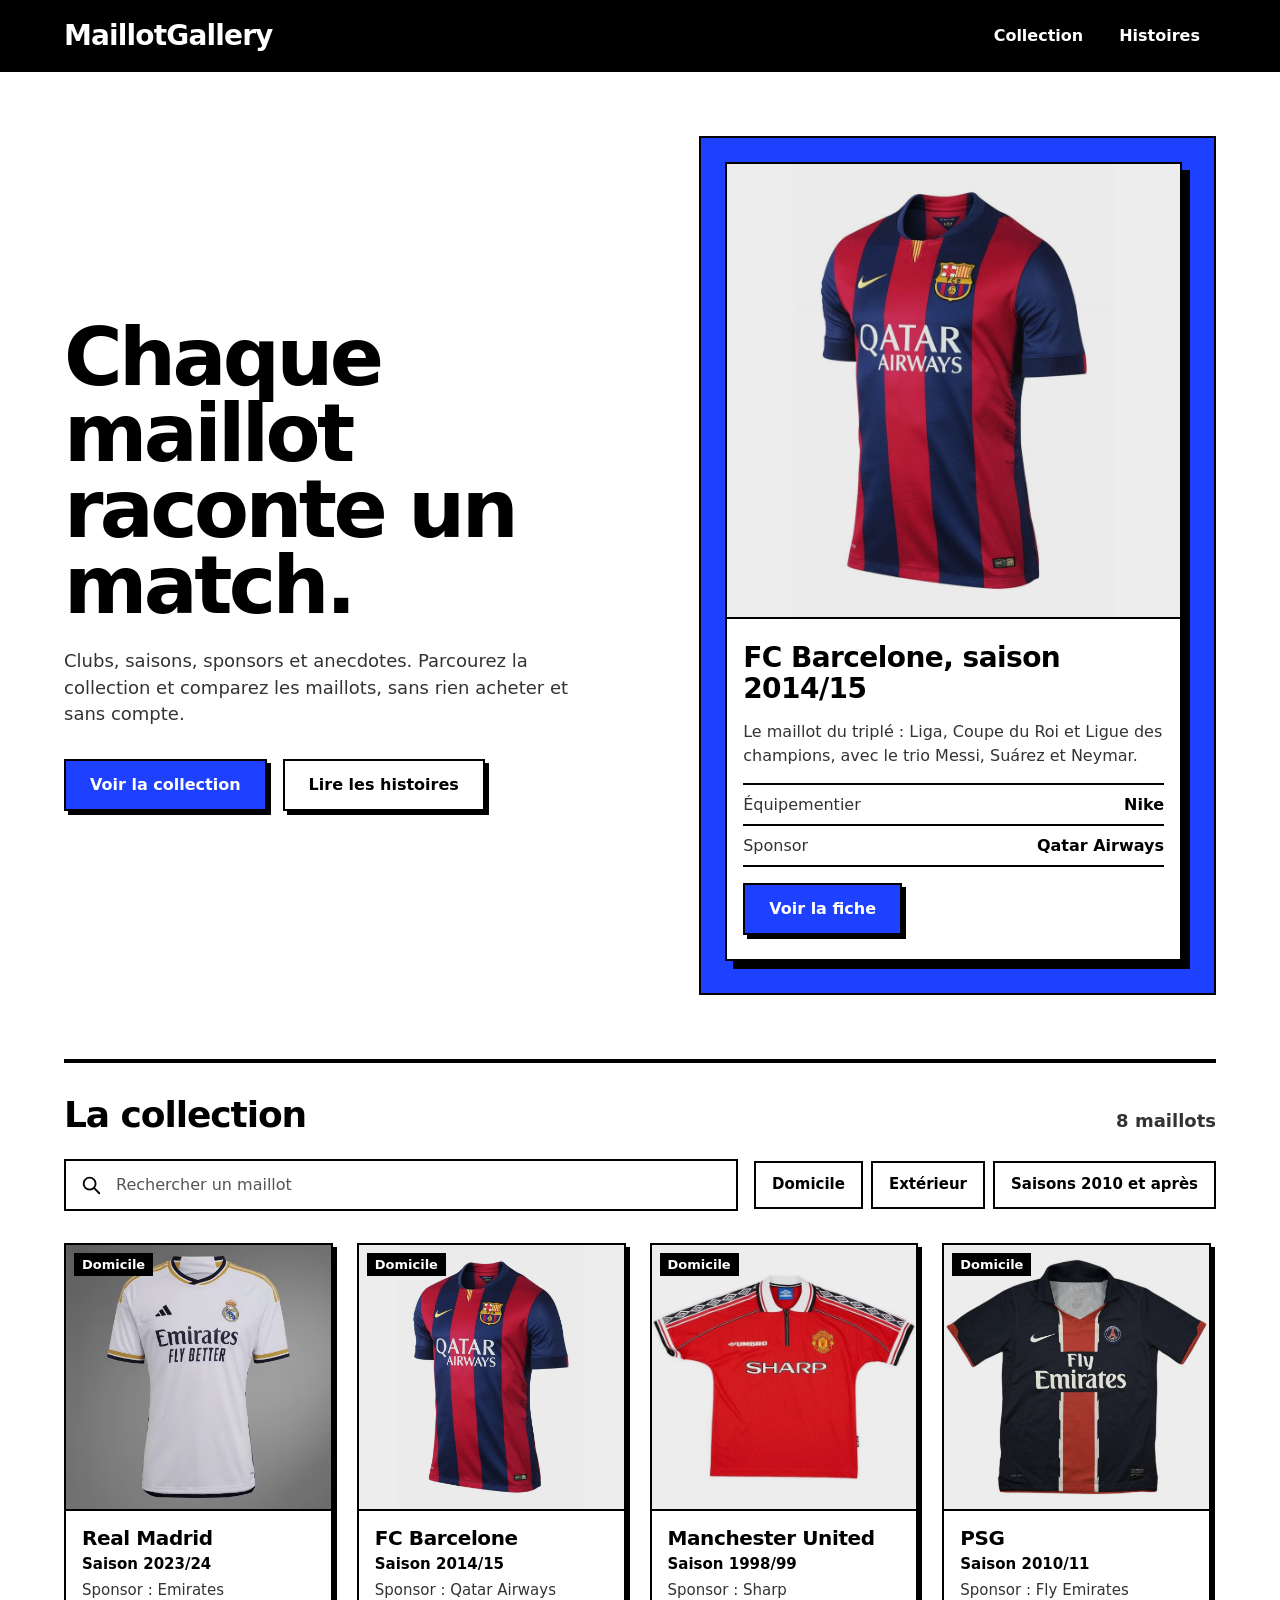
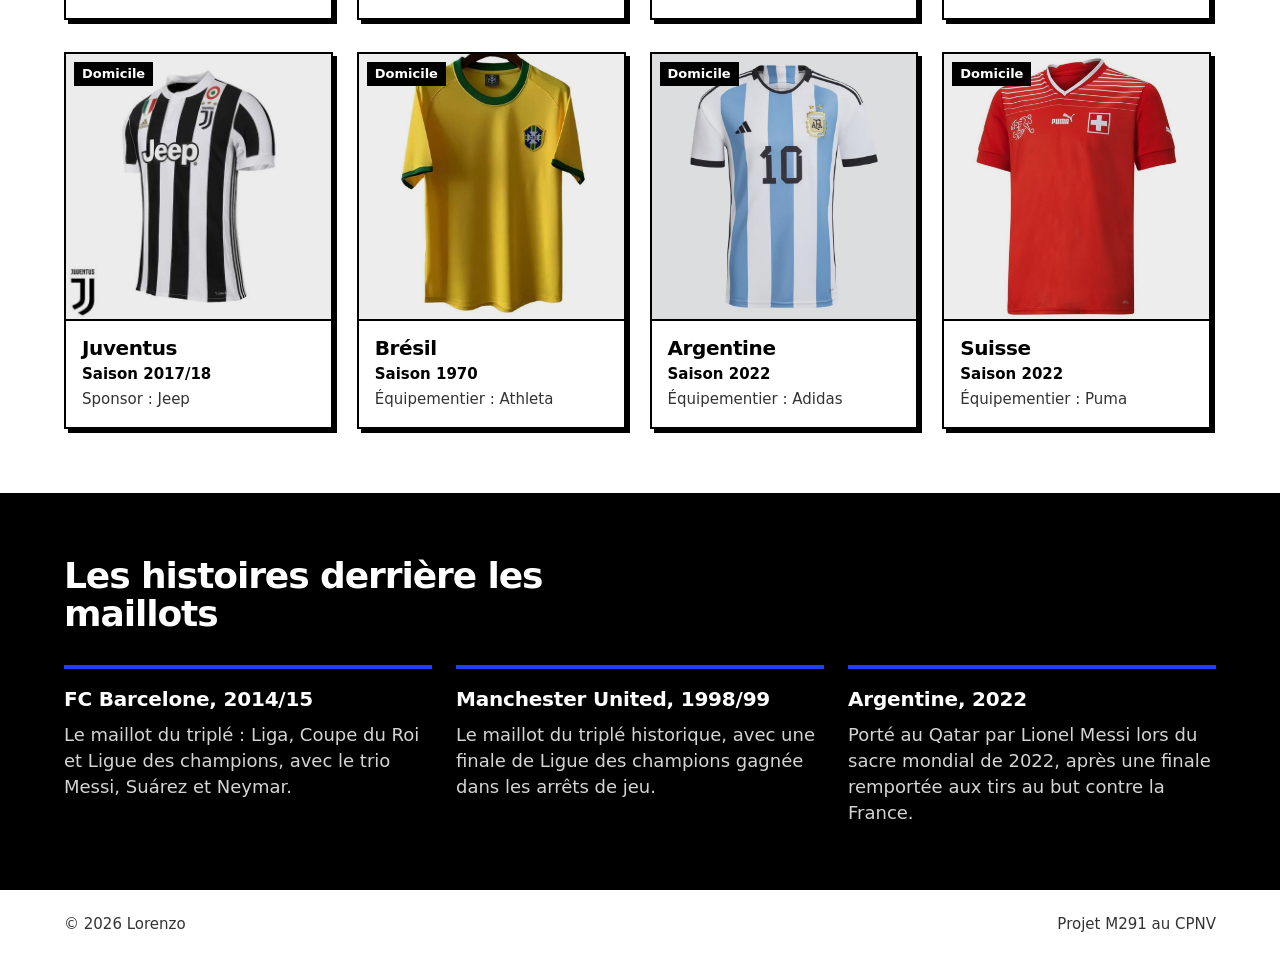
==== MaillotGallery/index.html @ c90dc97a "Ajout de la page d'accueil de mon site avec le css et le js. Ajout de dossier images avec toutes les" ====
<!DOCTYPE html>
<html lang="fr">
<head>
  <meta charset="utf-8">
  <meta name="viewport" content="width=device-width, initial-scale=1">
  <title>MaillotGallery, la vitrine des maillots de foot</title>
  <meta name="description" content="Parcourez et comparez des maillots de foot : clubs, saisons, sponsors et anecdotes. Une vitrine, pas une boutique.">
  <link rel="stylesheet" href="style.css">
  <script src="script.js" defer></script>
</head>
<body>
  <a class="lien-evitement" href="#collection">Aller à la collection</a>

  <header class="entete">
    <div class="entete-contenu">
      <a class="marque" href="#">MaillotGallery</a>
      <nav aria-label="Navigation principale">
        <a href="#collection">Collection</a>
        <a href="#histoires">Histoires</a>
      </nav>
    </div>
  </header>

  <main>
    <section class="hero" aria-labelledby="titre-hero">
      <div class="hero-texte">
        <h1 id="titre-hero">Chaque maillot raconte un match.</h1>
        <p class="intro">Clubs, saisons, sponsors et anecdotes. Parcourez la collection et comparez les maillots, sans rien acheter et sans compte.</p>
        <div class="actions">
          <a class="bouton bouton-primaire" href="#collection">Voir la collection</a>
          <a class="bouton" href="#histoires">Lire les histoires</a>
        </div>
      </div>

      <aside class="scene" aria-label="Maillot à la une">
        <article class="a-la-une">
          <div class="photo-cadre">
            <div class="photo"><img src="images/fc-barcelone-2014-15.jpg" alt="Maillot domicile du FC Barcelone, saison 2014/15" loading="lazy" onerror="this.remove()"><svg viewBox="0 0 200 200" aria-hidden="true" focusable="false"><defs><clipPath id="c-h-fc-barcelone-2014-15"><path d="M62 18 L22 42 L6 86 L40 100 L46 84 L46 186 L154 186 L154 84 L160 100 L194 86 L178 42 L138 18 Q100 46 62 18 Z"/></clipPath></defs><g clip-path="url(#c-h-fc-barcelone-2014-15)"><rect width="200" height="200" fill="#A50044"/><rect x="24" y="0" width="22" height="200" fill="#004D98"/><rect x="68" y="0" width="22" height="200" fill="#004D98"/><rect x="112" y="0" width="22" height="200" fill="#004D98"/><rect x="156" y="0" width="22" height="200" fill="#004D98"/><path d="M6 86 L40 100" stroke="#F2C200" stroke-width="8"/><path d="M194 86 L160 100" stroke="#F2C200" stroke-width="8"/><path d="M62 18 Q100 46 138 18" fill="none" stroke="#F2C200" stroke-width="8" stroke-linecap="round"/></g><path d="M62 18 L22 42 L6 86 L40 100 L46 84 L46 186 L154 186 L154 84 L160 100 L194 86 L178 42 L138 18 Q100 46 62 18 Z" fill="none" stroke="#000" stroke-width="4" stroke-linejoin="round"/><text x="100" y="104" text-anchor="middle" font-size="12" font-weight="800" fill="#FFFFFF" font-family="inherit">Qatar Airways</text></svg></div>
          </div>
          <div class="a-la-une-texte">
            <h2>FC Barcelone, saison 2014/15</h2>
            <p>Le maillot du triplé : Liga, Coupe du Roi et Ligue des champions, avec le trio Messi, Suárez et Neymar.</p>
            <dl class="faits">
              <div><dt>Équipementier</dt><dd>Nike</dd></div>
              <div><dt>Sponsor</dt><dd>Qatar Airways</dd></div>
            </dl>
            <a class="bouton bouton-primaire" href="#">Voir la fiche</a>
          </div>
        </article>
      </aside>
    </section>

    <section class="collection" id="collection" aria-labelledby="titre-collection">
      <div class="section-tete">
        <h2 id="titre-collection">La collection</h2>
        <p class="compteur" id="compteur" aria-live="polite">8 maillots</p>
      </div>

      <div class="outils">
        <form class="recherche" role="search" action="#">
          <svg viewBox="0 0 24 24" fill="none" stroke="currentColor" stroke-width="2" stroke-linecap="round" aria-hidden="true"><circle cx="10.5" cy="10.5" r="6.5"/><path d="M15.5 15.5 L21 21"/></svg>
          <label class="invisible" for="recherche">Rechercher un maillot</label>
          <input id="recherche" type="search" placeholder="Rechercher un maillot" autocomplete="off">
        </form>
        <ul class="filtres" aria-label="Filtres">
          <li><button class="puce" type="button" data-filtre="domicile" aria-pressed="false">Domicile</button></li>
          <li><button class="puce" type="button" data-filtre="exterieur" aria-pressed="false">Extérieur</button></li>
          <li><button class="puce" type="button" data-filtre="recent" aria-pressed="false">Saisons 2010 et après</button></li>
        </ul>
      </div>

      <ul class="cartes-grille" id="grille">
        <li class="carte-item" data-type="domicile" data-annee="2023" data-nom="Real Madrid 2023/24 Domicile Sponsor : Emirates Maillot domicile du Real Madrid, saison 2023/24">
          <article class="carte">
            <a class="carte-lien" href="#">
              <div class="photo-cadre">
                <span class="tag">Domicile</span>
                <div class="photo"><img src="images/real-madrid-2023-24.jpg" alt="Maillot domicile du Real Madrid, saison 2023/24" loading="lazy" onerror="this.remove()"><svg viewBox="0 0 200 200" aria-hidden="true" focusable="false"><defs><clipPath id="c-g-real-madrid-2023-24"><path d="M62 18 L22 42 L6 86 L40 100 L46 84 L46 186 L154 186 L154 84 L160 100 L194 86 L178 42 L138 18 Q100 46 62 18 Z"/></clipPath></defs><g clip-path="url(#c-g-real-madrid-2023-24)"><rect width="200" height="200" fill="#FFFFFF"/><path d="M6 86 L40 100" stroke="#1B2A5C" stroke-width="8"/><path d="M194 86 L160 100" stroke="#1B2A5C" stroke-width="8"/><path d="M62 18 Q100 46 138 18" fill="none" stroke="#1B2A5C" stroke-width="8" stroke-linecap="round"/></g><path d="M62 18 L22 42 L6 86 L40 100 L46 84 L46 186 L154 186 L154 84 L160 100 L194 86 L178 42 L138 18 Q100 46 62 18 Z" fill="none" stroke="#000" stroke-width="4" stroke-linejoin="round"/><text x="100" y="104" text-anchor="middle" font-size="12" font-weight="800" fill="#1B2A5C" font-family="inherit">Emirates</text></svg></div>
              </div>
              <div class="infos">
                <h3>Real Madrid</h3>
                <p class="saison">Saison 2023/24</p>
                <p class="detail">Sponsor : Emirates</p>
              </div>
            </a>
          </article>
        </li>
        <li class="carte-item" data-type="domicile" data-annee="2014" data-nom="FC Barcelone 2014/15 Domicile Sponsor : Qatar Airways Maillot domicile du FC Barcelone, saison 2014/15">
          <article class="carte">
            <a class="carte-lien" href="#">
              <div class="photo-cadre">
                <span class="tag">Domicile</span>
                <div class="photo"><img src="images/fc-barcelone-2014-15.jpg" alt="Maillot domicile du FC Barcelone, saison 2014/15" loading="lazy" onerror="this.remove()"><svg viewBox="0 0 200 200" aria-hidden="true" focusable="false"><defs><clipPath id="c-g-fc-barcelone-2014-15"><path d="M62 18 L22 42 L6 86 L40 100 L46 84 L46 186 L154 186 L154 84 L160 100 L194 86 L178 42 L138 18 Q100 46 62 18 Z"/></clipPath></defs><g clip-path="url(#c-g-fc-barcelone-2014-15)"><rect width="200" height="200" fill="#A50044"/><rect x="24" y="0" width="22" height="200" fill="#004D98"/><rect x="68" y="0" width="22" height="200" fill="#004D98"/><rect x="112" y="0" width="22" height="200" fill="#004D98"/><rect x="156" y="0" width="22" height="200" fill="#004D98"/><path d="M6 86 L40 100" stroke="#F2C200" stroke-width="8"/><path d="M194 86 L160 100" stroke="#F2C200" stroke-width="8"/><path d="M62 18 Q100 46 138 18" fill="none" stroke="#F2C200" stroke-width="8" stroke-linecap="round"/></g><path d="M62 18 L22 42 L6 86 L40 100 L46 84 L46 186 L154 186 L154 84 L160 100 L194 86 L178 42 L138 18 Q100 46 62 18 Z" fill="none" stroke="#000" stroke-width="4" stroke-linejoin="round"/><text x="100" y="104" text-anchor="middle" font-size="12" font-weight="800" fill="#FFFFFF" font-family="inherit">Qatar Airways</text></svg></div>
              </div>
              <div class="infos">
                <h3>FC Barcelone</h3>
                <p class="saison">Saison 2014/15</p>
                <p class="detail">Sponsor : Qatar Airways</p>
              </div>
            </a>
          </article>
        </li>
        <li class="carte-item" data-type="domicile" data-annee="1998" data-nom="Manchester United 1998/99 Domicile Sponsor : Sharp Maillot domicile de Manchester United, saison 1998/99">
          <article class="carte">
            <a class="carte-lien" href="#">
              <div class="photo-cadre">
                <span class="tag">Domicile</span>
                <div class="photo"><img src="images/manchester-united-1998-99.jpg" alt="Maillot domicile de Manchester United, saison 1998/99" loading="lazy" onerror="this.remove()"><svg viewBox="0 0 200 200" aria-hidden="true" focusable="false"><defs><clipPath id="c-g-manchester-united-1998-99"><path d="M62 18 L22 42 L6 86 L40 100 L46 84 L46 186 L154 186 L154 84 L160 100 L194 86 L178 42 L138 18 Q100 46 62 18 Z"/></clipPath></defs><g clip-path="url(#c-g-manchester-united-1998-99)"><rect width="200" height="200" fill="#DA291C"/><path d="M6 86 L40 100" stroke="#FFFFFF" stroke-width="8"/><path d="M194 86 L160 100" stroke="#FFFFFF" stroke-width="8"/><path d="M62 18 Q100 46 138 18" fill="none" stroke="#FFFFFF" stroke-width="8" stroke-linecap="round"/></g><path d="M62 18 L22 42 L6 86 L40 100 L46 84 L46 186 L154 186 L154 84 L160 100 L194 86 L178 42 L138 18 Q100 46 62 18 Z" fill="none" stroke="#000" stroke-width="4" stroke-linejoin="round"/><text x="100" y="104" text-anchor="middle" font-size="12" font-weight="800" fill="#FFFFFF" font-family="inherit">Sharp</text></svg></div>
              </div>
              <div class="infos">
                <h3>Manchester United</h3>
                <p class="saison">Saison 1998/99</p>
                <p class="detail">Sponsor : Sharp</p>
              </div>
            </a>
          </article>
        </li>
        <li class="carte-item" data-type="domicile" data-annee="2010" data-nom="PSG 2010/11 Domicile Sponsor : Fly Emirates Maillot domicile du Paris Saint-Germain, saison 2010/11">
          <article class="carte">
            <a class="carte-lien" href="#">
              <div class="photo-cadre">
                <span class="tag">Domicile</span>
                <div class="photo"><img src="images/psg-2010-11.jpg" alt="Maillot domicile du Paris Saint-Germain, saison 2010/11" loading="lazy" onerror="this.remove()"><svg viewBox="0 0 200 200" aria-hidden="true" focusable="false"><defs><clipPath id="c-g-psg-2010-11"><path d="M62 18 L22 42 L6 86 L40 100 L46 84 L46 186 L154 186 L154 84 L160 100 L194 86 L178 42 L138 18 Q100 46 62 18 Z"/></clipPath></defs><g clip-path="url(#c-g-psg-2010-11)"><rect width="200" height="200" fill="#00235A"/><path d="M6 86 L40 100" stroke="#E30613" stroke-width="8"/><path d="M194 86 L160 100" stroke="#E30613" stroke-width="8"/><path d="M62 18 Q100 46 138 18" fill="none" stroke="#E30613" stroke-width="8" stroke-linecap="round"/></g><path d="M62 18 L22 42 L6 86 L40 100 L46 84 L46 186 L154 186 L154 84 L160 100 L194 86 L178 42 L138 18 Q100 46 62 18 Z" fill="none" stroke="#000" stroke-width="4" stroke-linejoin="round"/><text x="100" y="104" text-anchor="middle" font-size="12" font-weight="800" fill="#FFFFFF" font-family="inherit">Fly Emirates</text></svg></div>
              </div>
              <div class="infos">
                <h3>PSG</h3>
                <p class="saison">Saison 2010/11</p>
                <p class="detail">Sponsor : Fly Emirates</p>
              </div>
            </a>
          </article>
        </li>
        <li class="carte-item" data-type="domicile" data-annee="2017" data-nom="Juventus 2017/18 Domicile Sponsor : Jeep Maillot domicile de la Juventus, saison 2017/18">
          <article class="carte">
            <a class="carte-lien" href="#">
              <div class="photo-cadre">
                <span class="tag">Domicile</span>
                <div class="photo"><img src="images/juventus-2017-18.jpg" alt="Maillot domicile de la Juventus, saison 2017/18" loading="lazy" onerror="this.remove()"><svg viewBox="0 0 200 200" aria-hidden="true" focusable="false"><defs><clipPath id="c-g-juventus-2017-18"><path d="M62 18 L22 42 L6 86 L40 100 L46 84 L46 186 L154 186 L154 84 L160 100 L194 86 L178 42 L138 18 Q100 46 62 18 Z"/></clipPath></defs><g clip-path="url(#c-g-juventus-2017-18)"><rect width="200" height="200" fill="#FFFFFF"/><rect x="24" y="0" width="22" height="200" fill="#111111"/><rect x="68" y="0" width="22" height="200" fill="#111111"/><rect x="112" y="0" width="22" height="200" fill="#111111"/><rect x="156" y="0" width="22" height="200" fill="#111111"/><path d="M6 86 L40 100" stroke="#111111" stroke-width="8"/><path d="M194 86 L160 100" stroke="#111111" stroke-width="8"/><path d="M62 18 Q100 46 138 18" fill="none" stroke="#111111" stroke-width="8" stroke-linecap="round"/></g><path d="M62 18 L22 42 L6 86 L40 100 L46 84 L46 186 L154 186 L154 84 L160 100 L194 86 L178 42 L138 18 Q100 46 62 18 Z" fill="none" stroke="#000" stroke-width="4" stroke-linejoin="round"/><text x="100" y="104" text-anchor="middle" font-size="12" font-weight="800" fill="#111111" font-family="inherit">Jeep</text></svg></div>
              </div>
              <div class="infos">
                <h3>Juventus</h3>
                <p class="saison">Saison 2017/18</p>
                <p class="detail">Sponsor : Jeep</p>
              </div>
            </a>
          </article>
        </li>
        <li class="carte-item" data-type="domicile" data-annee="1970" data-nom="Brésil 1970 Domicile Équipementier : Athleta Maillot domicile du Brésil, Coupe du monde 1970">
          <article class="carte">
            <a class="carte-lien" href="#">
              <div class="photo-cadre">
                <span class="tag">Domicile</span>
                <div class="photo"><img src="images/bresil-1970.jpg" alt="Maillot domicile du Brésil, Coupe du monde 1970" loading="lazy" onerror="this.remove()"><svg viewBox="0 0 200 200" aria-hidden="true" focusable="false"><defs><clipPath id="c-g-bresil-1970"><path d="M62 18 L22 42 L6 86 L40 100 L46 84 L46 186 L154 186 L154 84 L160 100 L194 86 L178 42 L138 18 Q100 46 62 18 Z"/></clipPath></defs><g clip-path="url(#c-g-bresil-1970)"><rect width="200" height="200" fill="#F7D117"/><path d="M6 86 L40 100" stroke="#00843D" stroke-width="8"/><path d="M194 86 L160 100" stroke="#00843D" stroke-width="8"/><path d="M62 18 Q100 46 138 18" fill="none" stroke="#00843D" stroke-width="8" stroke-linecap="round"/></g><path d="M62 18 L22 42 L6 86 L40 100 L46 84 L46 186 L154 186 L154 84 L160 100 L194 86 L178 42 L138 18 Q100 46 62 18 Z" fill="none" stroke="#000" stroke-width="4" stroke-linejoin="round"/></svg></div>
              </div>
              <div class="infos">
                <h3>Brésil</h3>
                <p class="saison">Saison 1970</p>
                <p class="detail">Équipementier : Athleta</p>
              </div>
            </a>
          </article>
        </li>
        <li class="carte-item" data-type="domicile" data-annee="2022" data-nom="Argentine 2022 Domicile Équipementier : Adidas Maillot domicile de l&#x27;Argentine, Coupe du monde 2022">
          <article class="carte">
            <a class="carte-lien" href="#">
              <div class="photo-cadre">
                <span class="tag">Domicile</span>
                <div class="photo"><img src="images/argentine-2022.jpg" alt="Maillot domicile de l&#x27;Argentine, Coupe du monde 2022" loading="lazy" onerror="this.remove()"><svg viewBox="0 0 200 200" aria-hidden="true" focusable="false"><defs><clipPath id="c-g-argentine-2022"><path d="M62 18 L22 42 L6 86 L40 100 L46 84 L46 186 L154 186 L154 84 L160 100 L194 86 L178 42 L138 18 Q100 46 62 18 Z"/></clipPath></defs><g clip-path="url(#c-g-argentine-2022)"><rect width="200" height="200" fill="#FFFFFF"/><rect x="24" y="0" width="22" height="200" fill="#75AADB"/><rect x="68" y="0" width="22" height="200" fill="#75AADB"/><rect x="112" y="0" width="22" height="200" fill="#75AADB"/><rect x="156" y="0" width="22" height="200" fill="#75AADB"/><path d="M6 86 L40 100" stroke="#111111" stroke-width="8"/><path d="M194 86 L160 100" stroke="#111111" stroke-width="8"/><path d="M62 18 Q100 46 138 18" fill="none" stroke="#111111" stroke-width="8" stroke-linecap="round"/></g><path d="M62 18 L22 42 L6 86 L40 100 L46 84 L46 186 L154 186 L154 84 L160 100 L194 86 L178 42 L138 18 Q100 46 62 18 Z" fill="none" stroke="#000" stroke-width="4" stroke-linejoin="round"/></svg></div>
              </div>
              <div class="infos">
                <h3>Argentine</h3>
                <p class="saison">Saison 2022</p>
                <p class="detail">Équipementier : Adidas</p>
              </div>
            </a>
          </article>
        </li>
        <li class="carte-item" data-type="domicile" data-annee="2022" data-nom="Suisse 2022 Domicile Équipementier : Puma Maillot domicile de la Suisse, Coupe du monde 2022">
          <article class="carte">
            <a class="carte-lien" href="#">
              <div class="photo-cadre">
                <span class="tag">Domicile</span>
                <div class="photo"><img src="images/suisse-2022.jpg" alt="Maillot domicile de la Suisse, Coupe du monde 2022" loading="lazy" onerror="this.remove()"><svg viewBox="0 0 200 200" aria-hidden="true" focusable="false"><defs><clipPath id="c-g-suisse-2022"><path d="M62 18 L22 42 L6 86 L40 100 L46 84 L46 186 L154 186 L154 84 L160 100 L194 86 L178 42 L138 18 Q100 46 62 18 Z"/></clipPath></defs><g clip-path="url(#c-g-suisse-2022)"><rect width="200" height="200" fill="#D52B1E"/><path d="M6 86 L40 100" stroke="#FFFFFF" stroke-width="8"/><path d="M194 86 L160 100" stroke="#FFFFFF" stroke-width="8"/><path d="M62 18 Q100 46 138 18" fill="none" stroke="#FFFFFF" stroke-width="8" stroke-linecap="round"/></g><path d="M62 18 L22 42 L6 86 L40 100 L46 84 L46 186 L154 186 L154 84 L160 100 L194 86 L178 42 L138 18 Q100 46 62 18 Z" fill="none" stroke="#000" stroke-width="4" stroke-linejoin="round"/></svg></div>
              </div>
              <div class="infos">
                <h3>Suisse</h3>
                <p class="saison">Saison 2022</p>
                <p class="detail">Équipementier : Puma</p>
              </div>
            </a>
          </article>
        </li>
      </ul>

      <div class="vide" id="vide" hidden>
        <p>Aucun maillot trouvé pour ces filtres.</p>
        <button class="bouton" type="button" id="reinit">Réinitialiser les filtres</button>
      </div>
    </section>

    <section class="histoires" id="histoires" aria-labelledby="titre-histoires">
      <div class="histoires-contenu">
        <h2 id="titre-histoires">Les histoires derrière les maillots</h2>
        <article class="histoire">
          <h3>FC Barcelone, 2014/15</h3>
          <p>Le maillot du triplé : Liga, Coupe du Roi et Ligue des champions, avec le trio Messi, Suárez et Neymar.</p>
        </article>
        <article class="histoire">
          <h3>Manchester United, 1998/99</h3>
          <p>Le maillot du triplé historique, avec une finale de Ligue des champions gagnée dans les arrêts de jeu.</p>
        </article>
        <article class="histoire">
          <h3>Argentine, 2022</h3>
          <p>Porté au Qatar par Lionel Messi lors du sacre mondial de 2022, après une finale remportée aux tirs au but contre la France.</p>
        </article>
      </div>
    </section>
  </main>

  <footer class="pied">
    <p>© 2026 Lorenzo</p>
    <p>Projet M291 au CPNV</p>
  </footer>
</body>
</html>
---- MaillotGallery/style.css ----
/* MaillotGallery : page d'accueil
   Mobile first (390 px), enrichie dès 768 px puis 1100 px. */

@font-face {
  font-family: "Archivo";
  font-weight: 400;
  font-style: normal;
  font-display: swap;
  src: url("fonts/archivo-latin-400-normal.woff2") format("woff2");
}
@font-face {
  font-family: "Archivo";
  font-weight: 500;
  font-style: normal;
  font-display: swap;
  src: url("fonts/archivo-latin-500-normal.woff2") format("woff2");
}
@font-face {
  font-family: "Archivo";
  font-weight: 700;
  font-style: normal;
  font-display: swap;
  src: url("fonts/archivo-latin-700-normal.woff2") format("woff2");
}
@font-face {
  font-family: "Archivo";
  font-weight: 800;
  font-style: normal;
  font-display: swap;
  src: url("fonts/archivo-latin-800-normal.woff2") format("woff2");
}

/* Design tokens */
:root {
  /* Palette 60-30-10 : blanc (60), noir (30), bleu d'action (10) */
  --color-bg: #ffffff;
  --color-surface: #ffffff;
  --color-surface-alt: #ededed;
  --color-text: #000000;
  --color-text-muted: #333333;
  --color-text-on-dark-muted: #d4d4d4;
  --color-primary: #1e40ff;
  --color-primary-hover: #1530c9;
  --color-error: #ff2a2a;

  /* Typographie */
  --font-sans: "Archivo", system-ui, -apple-system, sans-serif;
  --text-sm: 0.9375rem;                       /* 15 px */
  --text-base: 1rem;                          /* 16 px */
  --text-md: 1.125rem;                        /* 18 px */
  --text-lg: 1.25rem;                         /* 20 px */
  --text-xl: 1.75rem;                         /* 28 px */
  --text-2xl: 2.25rem;                        /* 36 px */
  --text-hero: clamp(2.5rem, 10vw, 5rem);     /* 40 à 80 px */

  /* Espacements (base 8 px) */
  --space-1: 4px;
  --space-2: 8px;
  --space-3: 16px;
  --space-4: 24px;
  --space-5: 32px;
  --space-6: 48px;
  --space-7: 64px;

  /* Formes */
  --radius-card: 0;
  --border: 2px solid var(--color-text);
  --shadow: 5px 5px 0 var(--color-text);
  --shadow-lg: 8px 8px 0 var(--color-text);
  --size-target: 48px;
  --container: 1200px;
  --gutter: var(--space-3);
}

/* Base */
*,
*::before,
*::after {
  box-sizing: border-box;
}

html {
  scroll-behavior: smooth;
  scroll-padding-top: var(--space-6);
}

body {
  background-color: var(--color-bg);
  color: var(--color-text);
  margin: 0;
  font-family: var(--font-sans);
  font-size: var(--text-base);
  line-height: 1.45;
}

h1,
h2,
h3,
p,
ul,
dl,
dd {
  margin: 0;
  padding: 0;
}

ul {
  list-style: none;
}

img {
  max-width: 100%;
}

.invisible {
  position: absolute;
  width: 1px;
  height: 1px;
  margin: -1px;
  padding: 0;
  overflow: hidden;
  clip: rect(0 0 0 0);
  white-space: nowrap;
  border: 0;
}

:focus-visible {
  outline: 3px solid var(--color-primary);
  outline-offset: 3px;
}

.lien-evitement {
  position: absolute;
  top: var(--space-2);
  left: var(--space-2);
  z-index: 10;
  padding: var(--space-2) var(--space-3);
  background: var(--color-primary);
  color: var(--color-bg);
  font-weight: 700;
  transform: translateY(-200%);
}

.lien-evitement:focus {
  transform: none;
}

/* En-tête */
.entete {
  position: sticky;
  top: 0;
  z-index: 5;
  background: var(--color-text);
  color: var(--color-bg);
}

.entete-contenu {
  display: flex;
  align-items: center;
  justify-content: space-between;
  gap: var(--space-3);
  max-width: var(--container);
  min-height: 64px;
  margin-inline: auto;
  padding-inline: var(--gutter);
}

.marque {
  color: inherit;
  font-size: var(--text-lg);
  font-weight: 800;
  letter-spacing: -0.03em;
  text-decoration: none;
}

.entete nav {
  display: flex;
  gap: var(--space-1);
}

.entete nav a {
  display: inline-flex;
  align-items: center;
  min-height: var(--size-target);
  padding-inline: var(--space-2);
  color: inherit;
  font-size: var(--text-sm);
  font-weight: 700;
  text-decoration: none;
}

.entete nav a:hover {
  text-decoration: underline;
  text-underline-offset: 6px;
  text-decoration-thickness: 2px;
}

.entete :focus-visible {
  outline-color: var(--color-bg);
}

/* Boutons */
.bouton {
  display: inline-flex;
  align-items: center;
  justify-content: center;
  min-height: 52px;
  padding: 0 var(--space-4);
  border: var(--border);
  border-radius: 0;
  background: var(--color-surface);
  color: var(--color-text);
  box-shadow: 4px 4px 0 var(--color-text);
  font: 800 var(--text-base) / 1 var(--font-sans);
  text-decoration: none;
  cursor: pointer;
  transition: transform 0.12s ease, box-shadow 0.12s ease;
}

.bouton:hover {
  transform: translate(2px, 2px);
  box-shadow: 2px 2px 0 var(--color-text);
}

.bouton:active {
  transform: translate(4px, 4px);
  box-shadow: none;
}

.bouton-primaire {
  background: var(--color-primary);
  color: var(--color-bg);
}

.bouton-primaire:hover {
  background: var(--color-primary-hover);
}

/* Hero */
.hero {
  display: grid;
  gap: var(--space-6);
  max-width: var(--container);
  margin-inline: auto;
  padding: var(--space-6) var(--gutter) var(--space-7);
}

.hero h1 {
  max-width: 11ch;
  font-size: var(--text-hero);
  font-weight: 800;
  line-height: 0.95;
  letter-spacing: -0.045em;
}

.intro {
  max-width: 46ch;
  margin-top: var(--space-4);
  color: var(--color-text-muted);
  font-size: var(--text-md);
}

.actions {
  display: flex;
  flex-wrap: wrap;
  gap: var(--space-3);
  margin-top: var(--space-5);
}

/* Scène bleue et maillot à la une */
.scene {
  padding: var(--space-4);
  padding-right: calc(var(--space-4) + 8px);
  padding-bottom: calc(var(--space-4) + 8px);
  background: var(--color-primary);
  border: var(--border);
}

.a-la-une {
  background: var(--color-surface);
  border: var(--border);
  box-shadow: var(--shadow-lg);
}

.a-la-une .photo-cadre {
  border-bottom: var(--border);
}

.a-la-une-texte {
  display: grid;
  gap: var(--space-3);
  justify-items: start;
  padding: var(--space-4) var(--space-3);
}

.a-la-une h2 {
  font-size: var(--text-xl);
  font-weight: 800;
  line-height: 1.1;
  letter-spacing: -0.02em;
}

.a-la-une-texte p {
  color: var(--color-text-muted);
}

.faits {
  display: grid;
  width: 100%;
  border-top: var(--border);
}

.faits div {
  display: flex;
  justify-content: space-between;
  gap: var(--space-3);
  padding: var(--space-2) 0;
  border-bottom: var(--border);
}

.faits dt {
  color: var(--color-text-muted);
}

.faits dd {
  font-weight: 800;
}

/* Photos : image réelle par-dessus le dessin de secours */
.photo-cadre {
  position: relative;
  background: var(--color-surface-alt);
}

.photo {
  position: relative;
  display: grid;
  place-items: center;
  aspect-ratio: 1 / 1;
  overflow: hidden;
}

.photo svg {
  display: block;
  width: 62%;
  height: auto;
}

.photo img ~ svg {
  display: none;
}

.photo img {
  position: absolute;
  inset: 0;
  width: 100%;
  height: 100%;
  object-fit: contain;
  mix-blend-mode: multiply;
}

.tag {
  position: absolute;
  top: var(--space-2);
  left: var(--space-2);
  z-index: 1;
  padding: var(--space-1) var(--space-2);
  background: var(--color-text);
  color: var(--color-bg);
  font-size: 0.8125rem;
  font-weight: 700;
  line-height: 1.2;
}

/* Collection */
.collection {
  max-width: var(--container);
  margin-inline: auto;
  padding: 0 var(--gutter) var(--space-7);
}

.section-tete {
  display: flex;
  flex-wrap: wrap;
  align-items: baseline;
  justify-content: space-between;
  gap: var(--space-2) var(--space-3);
  padding-top: var(--space-5);
  border-top: 4px solid var(--color-text);
}

.section-tete h2 {
  font-size: var(--text-2xl);
  font-weight: 800;
  letter-spacing: -0.03em;
  line-height: 1.1;
}

.compteur {
  color: var(--color-text-muted);
  font-size: var(--text-md);
  font-weight: 700;
}

.outils {
  display: grid;
  gap: var(--space-3);
  margin-top: var(--space-4);
}

.recherche {
  position: relative;
}

.recherche svg {
  position: absolute;
  top: 50%;
  left: var(--space-3);
  width: 22px;
  height: 22px;
  transform: translateY(-50%);
  pointer-events: none;
}

.recherche input {
  width: 100%;
  height: 52px;
  padding: 0 var(--space-3) 0 50px;
  border: var(--border);
  border-radius: 0;
  background: var(--color-surface);
  color: var(--color-text);
  font: 500 var(--text-base) / 1 var(--font-sans);
}

.recherche input::placeholder {
  color: #555555;
  opacity: 1;
}

.filtres {
  display: flex;
  flex-wrap: wrap;
  gap: var(--space-2);
}

.puce {
  min-height: var(--size-target);
  padding: 0 var(--space-3);
  border: var(--border);
  border-radius: 0;
  background: var(--color-surface);
  color: var(--color-text);
  font: 700 var(--text-sm) / 1 var(--font-sans);
  cursor: pointer;
}

.puce:hover {
  background: var(--color-surface-alt);
}

.puce[aria-pressed="true"] {
  background: var(--color-text);
  color: var(--color-bg);
}

.cartes-grille {
  display: grid;
  grid-template-columns: repeat(2, 1fr);
  gap: var(--space-4) var(--space-3);
  margin-top: var(--space-5);
  padding-right: 5px;
}

.carte-item[hidden] {
  display: none;
}

.carte {
  height: 100%;
  background: var(--color-surface);
  border: var(--border);
  border-radius: var(--radius-card);
  box-shadow: 4px 4px 0 var(--color-text);
  transition: transform 0.12s ease, box-shadow 0.12s ease;
}

.carte:hover {
  transform: translate(2px, 2px);
  box-shadow: 2px 2px 0 var(--color-text);
}

.carte-lien {
  display: flex;
  flex-direction: column;
  height: 100%;
  color: inherit;
  text-decoration: none;
}

.carte .photo-cadre {
  border-bottom: var(--border);
}

.infos {
  display: grid;
  gap: var(--space-1);
  padding: var(--space-3) var(--space-3) var(--space-3);
}

.carte h3 {
  font-size: var(--text-lg);
  font-weight: 800;
  line-height: 1.15;
  letter-spacing: -0.02em;
  overflow-wrap: anywhere;
}

.carte .saison {
  font-size: var(--text-sm);
  font-weight: 700;
}

.carte .detail {
  color: var(--color-text-muted);
  font-size: var(--text-sm);
}

.vide {
  display: grid;
  gap: var(--space-3);
  justify-items: start;
  margin-top: var(--space-5);
  padding: var(--space-5) var(--space-4);
  border: var(--border);
}

.vide[hidden] {
  display: none;
}

.vide p {
  font-size: var(--text-lg);
  font-weight: 800;
}

/* Histoires */
.histoires {
  background: var(--color-text);
  color: var(--color-bg);
}

.histoires-contenu {
  display: grid;
  gap: var(--space-5);
  max-width: var(--container);
  margin-inline: auto;
  padding: var(--space-7) var(--gutter);
}

.histoires h2 {
  max-width: 16ch;
  font-size: var(--text-2xl);
  font-weight: 800;
  letter-spacing: -0.03em;
  line-height: 1.05;
}

.histoire {
  padding-top: var(--space-3);
  border-top: 4px solid var(--color-primary);
}

.histoire h3 {
  font-size: var(--text-lg);
  font-weight: 800;
  letter-spacing: -0.01em;
}

.histoire p {
  margin-top: var(--space-2);
  color: var(--color-text-on-dark-muted);
  font-size: var(--text-md);
  max-width: 40ch;
}

.histoires :focus-visible {
  outline-color: var(--color-bg);
}

/* Pied de page */
.pied {
  display: flex;
  flex-wrap: wrap;
  justify-content: space-between;
  gap: var(--space-2) var(--space-4);
  max-width: var(--container);
  margin-inline: auto;
  padding: var(--space-4) var(--gutter) var(--space-5);
  color: var(--color-text-muted);
  font-size: var(--text-sm);
}

/* Tablette et bureau */
@media (min-width: 768px) {
  :root {
    --gutter: var(--space-4);
  }

  .entete-contenu {
    min-height: 72px;
  }

  .marque {
    font-size: var(--text-xl);
  }

  .entete nav a {
    padding-inline: var(--space-3);
    font-size: var(--text-base);
  }

  .hero {
    grid-template-columns: 1.05fr 0.95fr;
    align-items: center;
    gap: var(--space-7);
    padding-top: var(--space-7);
  }

  .outils {
    grid-template-columns: minmax(260px, 1fr) auto;
    align-items: center;
  }

  .cartes-grille {
    grid-template-columns: repeat(3, 1fr);
    gap: var(--space-5) var(--space-4);
  }

  .histoires-contenu {
    grid-template-columns: repeat(3, 1fr);
    gap: var(--space-5) var(--space-4);
  }

  .histoires h2 {
    grid-column: 1 / -1;
    max-width: 24ch;
  }
}

@media (min-width: 1100px) {
  .cartes-grille {
    grid-template-columns: repeat(4, 1fr);
  }
}

@media (prefers-reduced-motion: reduce) {
  html {
    scroll-behavior: auto;
  }

  .bouton,
  .carte {
    transition: none;
  }
}
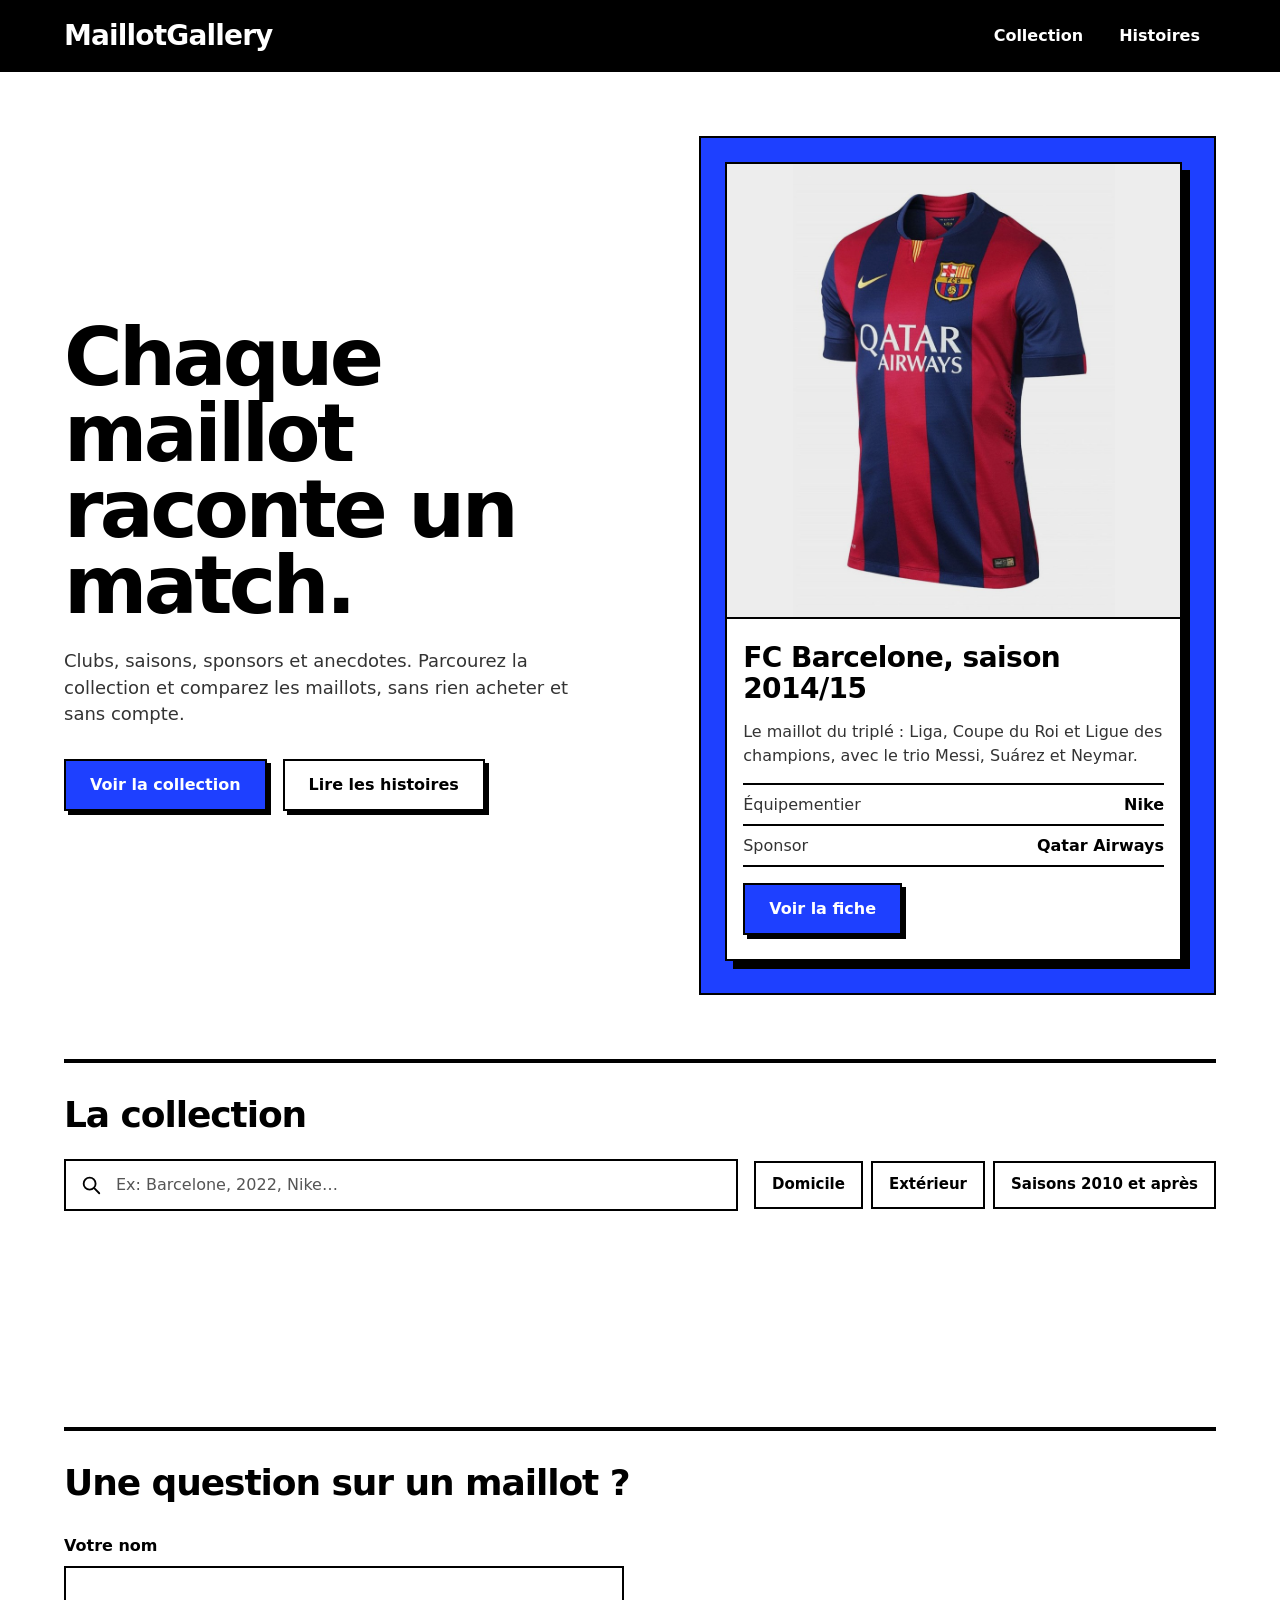
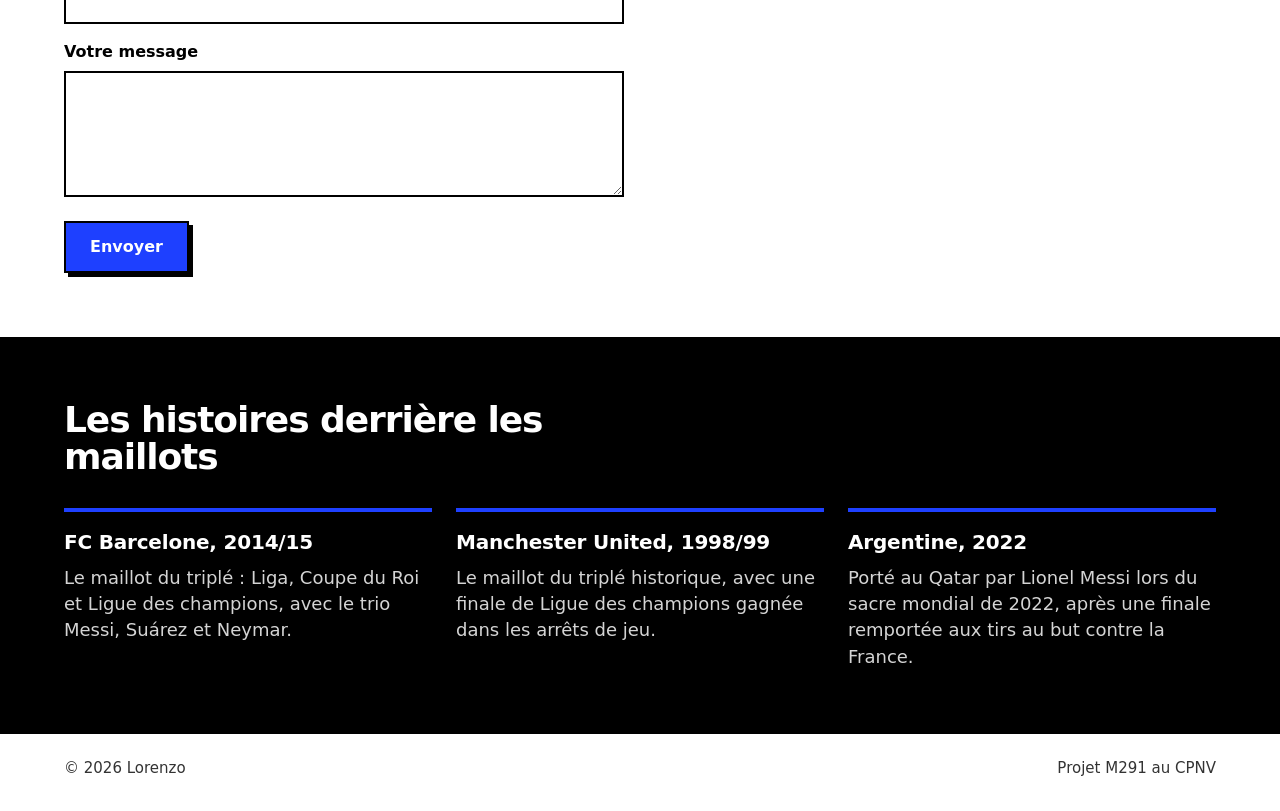
==== commit 43d70df6: "Ajoute la recherche instantanée et le formulaire de contact avec preventDefault. Ajoute l'atelier d'" ====
--- a/MaillotGallery/index.html
+++ b/MaillotGallery/index.html
@@ -6,7 +6,6 @@
   <title>MaillotGallery, la vitrine des maillots de foot</title>
   <meta name="description" content="Parcourez et comparez des maillots de foot : clubs, saisons, sponsors et anecdotes. Une vitrine, pas une boutique.">
   <link rel="stylesheet" href="style.css">
-  <script src="script.js" defer></script>
 </head>
 <body>
   <a class="lien-evitement" href="#collection">Aller à la collection</a>
@@ -53,14 +52,14 @@
     <section class="collection" id="collection" aria-labelledby="titre-collection">
       <div class="section-tete">
         <h2 id="titre-collection">La collection</h2>
-        <p class="compteur" id="compteur" aria-live="polite">8 maillots</p>
+        <p class="compteur" id="compteur" aria-live="polite"></p>
       </div>
 
       <div class="outils">
         <form class="recherche" role="search" action="#">
           <svg viewBox="0 0 24 24" fill="none" stroke="currentColor" stroke-width="2" stroke-linecap="round" aria-hidden="true"><circle cx="10.5" cy="10.5" r="6.5"/><path d="M15.5 15.5 L21 21"/></svg>
           <label class="invisible" for="recherche">Rechercher un maillot</label>
-          <input id="recherche" type="search" placeholder="Rechercher un maillot" autocomplete="off">
+          <input id="recherche" type="search" placeholder="Ex: Barcelone, 2022, Nike…" autocomplete="off">
         </form>
         <ul class="filtres" aria-label="Filtres">
           <li><button class="puce" type="button" data-filtre="domicile" aria-pressed="false">Domicile</button></li>
@@ -69,133 +68,24 @@
         </ul>
       </div>
 
-      <ul class="cartes-grille" id="grille">
-        <li class="carte-item" data-type="domicile" data-annee="2023" data-nom="Real Madrid 2023/24 Domicile Sponsor : Emirates Maillot domicile du Real Madrid, saison 2023/24">
-          <article class="carte">
-            <a class="carte-lien" href="#">
-              <div class="photo-cadre">
-                <span class="tag">Domicile</span>
-                <div class="photo"><img src="images/real-madrid-2023-24.jpg" alt="Maillot domicile du Real Madrid, saison 2023/24" loading="lazy" onerror="this.remove()"><svg viewBox="0 0 200 200" aria-hidden="true" focusable="false"><defs><clipPath id="c-g-real-madrid-2023-24"><path d="M62 18 L22 42 L6 86 L40 100 L46 84 L46 186 L154 186 L154 84 L160 100 L194 86 L178 42 L138 18 Q100 46 62 18 Z"/></clipPath></defs><g clip-path="url(#c-g-real-madrid-2023-24)"><rect width="200" height="200" fill="#FFFFFF"/><path d="M6 86 L40 100" stroke="#1B2A5C" stroke-width="8"/><path d="M194 86 L160 100" stroke="#1B2A5C" stroke-width="8"/><path d="M62 18 Q100 46 138 18" fill="none" stroke="#1B2A5C" stroke-width="8" stroke-linecap="round"/></g><path d="M62 18 L22 42 L6 86 L40 100 L46 84 L46 186 L154 186 L154 84 L160 100 L194 86 L178 42 L138 18 Q100 46 62 18 Z" fill="none" stroke="#000" stroke-width="4" stroke-linejoin="round"/><text x="100" y="104" text-anchor="middle" font-size="12" font-weight="800" fill="#1B2A5C" font-family="inherit">Emirates</text></svg></div>
-              </div>
-              <div class="infos">
-                <h3>Real Madrid</h3>
-                <p class="saison">Saison 2023/24</p>
-                <p class="detail">Sponsor : Emirates</p>
-              </div>
-            </a>
-          </article>
-        </li>
-        <li class="carte-item" data-type="domicile" data-annee="2014" data-nom="FC Barcelone 2014/15 Domicile Sponsor : Qatar Airways Maillot domicile du FC Barcelone, saison 2014/15">
-          <article class="carte">
-            <a class="carte-lien" href="#">
-              <div class="photo-cadre">
-                <span class="tag">Domicile</span>
-                <div class="photo"><img src="images/fc-barcelone-2014-15.jpg" alt="Maillot domicile du FC Barcelone, saison 2014/15" loading="lazy" onerror="this.remove()"><svg viewBox="0 0 200 200" aria-hidden="true" focusable="false"><defs><clipPath id="c-g-fc-barcelone-2014-15"><path d="M62 18 L22 42 L6 86 L40 100 L46 84 L46 186 L154 186 L154 84 L160 100 L194 86 L178 42 L138 18 Q100 46 62 18 Z"/></clipPath></defs><g clip-path="url(#c-g-fc-barcelone-2014-15)"><rect width="200" height="200" fill="#A50044"/><rect x="24" y="0" width="22" height="200" fill="#004D98"/><rect x="68" y="0" width="22" height="200" fill="#004D98"/><rect x="112" y="0" width="22" height="200" fill="#004D98"/><rect x="156" y="0" width="22" height="200" fill="#004D98"/><path d="M6 86 L40 100" stroke="#F2C200" stroke-width="8"/><path d="M194 86 L160 100" stroke="#F2C200" stroke-width="8"/><path d="M62 18 Q100 46 138 18" fill="none" stroke="#F2C200" stroke-width="8" stroke-linecap="round"/></g><path d="M62 18 L22 42 L6 86 L40 100 L46 84 L46 186 L154 186 L154 84 L160 100 L194 86 L178 42 L138 18 Q100 46 62 18 Z" fill="none" stroke="#000" stroke-width="4" stroke-linejoin="round"/><text x="100" y="104" text-anchor="middle" font-size="12" font-weight="800" fill="#FFFFFF" font-family="inherit">Qatar Airways</text></svg></div>
-              </div>
-              <div class="infos">
-                <h3>FC Barcelone</h3>
-                <p class="saison">Saison 2014/15</p>
-                <p class="detail">Sponsor : Qatar Airways</p>
-              </div>
-            </a>
-          </article>
-        </li>
-        <li class="carte-item" data-type="domicile" data-annee="1998" data-nom="Manchester United 1998/99 Domicile Sponsor : Sharp Maillot domicile de Manchester United, saison 1998/99">
-          <article class="carte">
-            <a class="carte-lien" href="#">
-              <div class="photo-cadre">
-                <span class="tag">Domicile</span>
-                <div class="photo"><img src="images/manchester-united-1998-99.jpg" alt="Maillot domicile de Manchester United, saison 1998/99" loading="lazy" onerror="this.remove()"><svg viewBox="0 0 200 200" aria-hidden="true" focusable="false"><defs><clipPath id="c-g-manchester-united-1998-99"><path d="M62 18 L22 42 L6 86 L40 100 L46 84 L46 186 L154 186 L154 84 L160 100 L194 86 L178 42 L138 18 Q100 46 62 18 Z"/></clipPath></defs><g clip-path="url(#c-g-manchester-united-1998-99)"><rect width="200" height="200" fill="#DA291C"/><path d="M6 86 L40 100" stroke="#FFFFFF" stroke-width="8"/><path d="M194 86 L160 100" stroke="#FFFFFF" stroke-width="8"/><path d="M62 18 Q100 46 138 18" fill="none" stroke="#FFFFFF" stroke-width="8" stroke-linecap="round"/></g><path d="M62 18 L22 42 L6 86 L40 100 L46 84 L46 186 L154 186 L154 84 L160 100 L194 86 L178 42 L138 18 Q100 46 62 18 Z" fill="none" stroke="#000" stroke-width="4" stroke-linejoin="round"/><text x="100" y="104" text-anchor="middle" font-size="12" font-weight="800" fill="#FFFFFF" font-family="inherit">Sharp</text></svg></div>
-              </div>
-              <div class="infos">
-                <h3>Manchester United</h3>
-                <p class="saison">Saison 1998/99</p>
-                <p class="detail">Sponsor : Sharp</p>
-              </div>
-            </a>
-          </article>
-        </li>
-        <li class="carte-item" data-type="domicile" data-annee="2010" data-nom="PSG 2010/11 Domicile Sponsor : Fly Emirates Maillot domicile du Paris Saint-Germain, saison 2010/11">
-          <article class="carte">
-            <a class="carte-lien" href="#">
-              <div class="photo-cadre">
-                <span class="tag">Domicile</span>
-                <div class="photo"><img src="images/psg-2010-11.jpg" alt="Maillot domicile du Paris Saint-Germain, saison 2010/11" loading="lazy" onerror="this.remove()"><svg viewBox="0 0 200 200" aria-hidden="true" focusable="false"><defs><clipPath id="c-g-psg-2010-11"><path d="M62 18 L22 42 L6 86 L40 100 L46 84 L46 186 L154 186 L154 84 L160 100 L194 86 L178 42 L138 18 Q100 46 62 18 Z"/></clipPath></defs><g clip-path="url(#c-g-psg-2010-11)"><rect width="200" height="200" fill="#00235A"/><path d="M6 86 L40 100" stroke="#E30613" stroke-width="8"/><path d="M194 86 L160 100" stroke="#E30613" stroke-width="8"/><path d="M62 18 Q100 46 138 18" fill="none" stroke="#E30613" stroke-width="8" stroke-linecap="round"/></g><path d="M62 18 L22 42 L6 86 L40 100 L46 84 L46 186 L154 186 L154 84 L160 100 L194 86 L178 42 L138 18 Q100 46 62 18 Z" fill="none" stroke="#000" stroke-width="4" stroke-linejoin="round"/><text x="100" y="104" text-anchor="middle" font-size="12" font-weight="800" fill="#FFFFFF" font-family="inherit">Fly Emirates</text></svg></div>
-              </div>
-              <div class="infos">
-                <h3>PSG</h3>
-                <p class="saison">Saison 2010/11</p>
-                <p class="detail">Sponsor : Fly Emirates</p>
-              </div>
-            </a>
-          </article>
-        </li>
-        <li class="carte-item" data-type="domicile" data-annee="2017" data-nom="Juventus 2017/18 Domicile Sponsor : Jeep Maillot domicile de la Juventus, saison 2017/18">
-          <article class="carte">
-            <a class="carte-lien" href="#">
-              <div class="photo-cadre">
-                <span class="tag">Domicile</span>
-                <div class="photo"><img src="images/juventus-2017-18.jpg" alt="Maillot domicile de la Juventus, saison 2017/18" loading="lazy" onerror="this.remove()"><svg viewBox="0 0 200 200" aria-hidden="true" focusable="false"><defs><clipPath id="c-g-juventus-2017-18"><path d="M62 18 L22 42 L6 86 L40 100 L46 84 L46 186 L154 186 L154 84 L160 100 L194 86 L178 42 L138 18 Q100 46 62 18 Z"/></clipPath></defs><g clip-path="url(#c-g-juventus-2017-18)"><rect width="200" height="200" fill="#FFFFFF"/><rect x="24" y="0" width="22" height="200" fill="#111111"/><rect x="68" y="0" width="22" height="200" fill="#111111"/><rect x="112" y="0" width="22" height="200" fill="#111111"/><rect x="156" y="0" width="22" height="200" fill="#111111"/><path d="M6 86 L40 100" stroke="#111111" stroke-width="8"/><path d="M194 86 L160 100" stroke="#111111" stroke-width="8"/><path d="M62 18 Q100 46 138 18" fill="none" stroke="#111111" stroke-width="8" stroke-linecap="round"/></g><path d="M62 18 L22 42 L6 86 L40 100 L46 84 L46 186 L154 186 L154 84 L160 100 L194 86 L178 42 L138 18 Q100 46 62 18 Z" fill="none" stroke="#000" stroke-width="4" stroke-linejoin="round"/><text x="100" y="104" text-anchor="middle" font-size="12" font-weight="800" fill="#111111" font-family="inherit">Jeep</text></svg></div>
-              </div>
-              <div class="infos">
-                <h3>Juventus</h3>
-                <p class="saison">Saison 2017/18</p>
-                <p class="detail">Sponsor : Jeep</p>
-              </div>
-            </a>
-          </article>
-        </li>
-        <li class="carte-item" data-type="domicile" data-annee="1970" data-nom="Brésil 1970 Domicile Équipementier : Athleta Maillot domicile du Brésil, Coupe du monde 1970">
-          <article class="carte">
-            <a class="carte-lien" href="#">
-              <div class="photo-cadre">
-                <span class="tag">Domicile</span>
-                <div class="photo"><img src="images/bresil-1970.jpg" alt="Maillot domicile du Brésil, Coupe du monde 1970" loading="lazy" onerror="this.remove()"><svg viewBox="0 0 200 200" aria-hidden="true" focusable="false"><defs><clipPath id="c-g-bresil-1970"><path d="M62 18 L22 42 L6 86 L40 100 L46 84 L46 186 L154 186 L154 84 L160 100 L194 86 L178 42 L138 18 Q100 46 62 18 Z"/></clipPath></defs><g clip-path="url(#c-g-bresil-1970)"><rect width="200" height="200" fill="#F7D117"/><path d="M6 86 L40 100" stroke="#00843D" stroke-width="8"/><path d="M194 86 L160 100" stroke="#00843D" stroke-width="8"/><path d="M62 18 Q100 46 138 18" fill="none" stroke="#00843D" stroke-width="8" stroke-linecap="round"/></g><path d="M62 18 L22 42 L6 86 L40 100 L46 84 L46 186 L154 186 L154 84 L160 100 L194 86 L178 42 L138 18 Q100 46 62 18 Z" fill="none" stroke="#000" stroke-width="4" stroke-linejoin="round"/></svg></div>
-              </div>
-              <div class="infos">
-                <h3>Brésil</h3>
-                <p class="saison">Saison 1970</p>
-                <p class="detail">Équipementier : Athleta</p>
-              </div>
-            </a>
-          </article>
-        </li>
-        <li class="carte-item" data-type="domicile" data-annee="2022" data-nom="Argentine 2022 Domicile Équipementier : Adidas Maillot domicile de l&#x27;Argentine, Coupe du monde 2022">
-          <article class="carte">
-            <a class="carte-lien" href="#">
-              <div class="photo-cadre">
-                <span class="tag">Domicile</span>
-                <div class="photo"><img src="images/argentine-2022.jpg" alt="Maillot domicile de l&#x27;Argentine, Coupe du monde 2022" loading="lazy" onerror="this.remove()"><svg viewBox="0 0 200 200" aria-hidden="true" focusable="false"><defs><clipPath id="c-g-argentine-2022"><path d="M62 18 L22 42 L6 86 L40 100 L46 84 L46 186 L154 186 L154 84 L160 100 L194 86 L178 42 L138 18 Q100 46 62 18 Z"/></clipPath></defs><g clip-path="url(#c-g-argentine-2022)"><rect width="200" height="200" fill="#FFFFFF"/><rect x="24" y="0" width="22" height="200" fill="#75AADB"/><rect x="68" y="0" width="22" height="200" fill="#75AADB"/><rect x="112" y="0" width="22" height="200" fill="#75AADB"/><rect x="156" y="0" width="22" height="200" fill="#75AADB"/><path d="M6 86 L40 100" stroke="#111111" stroke-width="8"/><path d="M194 86 L160 100" stroke="#111111" stroke-width="8"/><path d="M62 18 Q100 46 138 18" fill="none" stroke="#111111" stroke-width="8" stroke-linecap="round"/></g><path d="M62 18 L22 42 L6 86 L40 100 L46 84 L46 186 L154 186 L154 84 L160 100 L194 86 L178 42 L138 18 Q100 46 62 18 Z" fill="none" stroke="#000" stroke-width="4" stroke-linejoin="round"/></svg></div>
-              </div>
-              <div class="infos">
-                <h3>Argentine</h3>
-                <p class="saison">Saison 2022</p>
-                <p class="detail">Équipementier : Adidas</p>
-              </div>
-            </a>
-          </article>
-        </li>
-        <li class="carte-item" data-type="domicile" data-annee="2022" data-nom="Suisse 2022 Domicile Équipementier : Puma Maillot domicile de la Suisse, Coupe du monde 2022">
-          <article class="carte">
-            <a class="carte-lien" href="#">
-              <div class="photo-cadre">
-                <span class="tag">Domicile</span>
-                <div class="photo"><img src="images/suisse-2022.jpg" alt="Maillot domicile de la Suisse, Coupe du monde 2022" loading="lazy" onerror="this.remove()"><svg viewBox="0 0 200 200" aria-hidden="true" focusable="false"><defs><clipPath id="c-g-suisse-2022"><path d="M62 18 L22 42 L6 86 L40 100 L46 84 L46 186 L154 186 L154 84 L160 100 L194 86 L178 42 L138 18 Q100 46 62 18 Z"/></clipPath></defs><g clip-path="url(#c-g-suisse-2022)"><rect width="200" height="200" fill="#D52B1E"/><path d="M6 86 L40 100" stroke="#FFFFFF" stroke-width="8"/><path d="M194 86 L160 100" stroke="#FFFFFF" stroke-width="8"/><path d="M62 18 Q100 46 138 18" fill="none" stroke="#FFFFFF" stroke-width="8" stroke-linecap="round"/></g><path d="M62 18 L22 42 L6 86 L40 100 L46 84 L46 186 L154 186 L154 84 L160 100 L194 86 L178 42 L138 18 Q100 46 62 18 Z" fill="none" stroke="#000" stroke-width="4" stroke-linejoin="round"/></svg></div>
-              </div>
-              <div class="infos">
-                <h3>Suisse</h3>
-                <p class="saison">Saison 2022</p>
-                <p class="detail">Équipementier : Puma</p>
-              </div>
-            </a>
-          </article>
-        </li>
-      </ul>
+      <section id="liste-cartes" class="cartes-grille" aria-busy="true">
+        <!-- Les cartes sont injectées ici par js/app.js -->
+        <noscript><p class="etat-erreur">Active JavaScript pour afficher la collection.</p></noscript>
+      </section>
+    </section>
 
-      <div class="vide" id="vide" hidden>
-        <p>Aucun maillot trouvé pour ces filtres.</p>
-        <button class="bouton" type="button" id="reinit">Réinitialiser les filtres</button>
-      </div>
+    <section class="contact" id="contact" aria-labelledby="titre-contact">
+      <h2 id="titre-contact">Une question sur un maillot ?</h2>
+      <form id="form-contact">
+        <label for="champ-nom">Votre nom</label>
+        <input id="champ-nom" type="text" required>
+
+        <label for="champ-message">Votre message</label>
+        <textarea id="champ-message" rows="4" required></textarea>
+
+        <button class="bouton bouton-primaire" type="submit">Envoyer</button>
+        <p id="confirmation" role="status" hidden>Merci, votre message a bien été enregistré.</p>
+      </form>
     </section>
 
     <section class="histoires" id="histoires" aria-labelledby="titre-histoires">
@@ -221,5 +111,7 @@
     <p>© 2026 Lorenzo</p>
     <p>Projet M291 au CPNV</p>
   </footer>
+  <script src="exercices/s12/debounce.js"></script>
+  <script src="js/app.js"></script>
 </body>
 </html>
--- a/MaillotGallery/style.css
+++ b/MaillotGallery/style.css
@@ -472,8 +472,56 @@
   padding-right: 5px;
 }
 
-.carte-item[hidden] {
-  display: none;
+.cartes-grille[aria-busy="true"] {
+  min-height: 120px;
+}
+
+/* États du chargement (e3-3) : occupent toute la largeur de la grille */
+.etat-chargement,
+.etat-vide,
+.etat-erreur {
+  grid-column: 1 / -1;
+  padding: var(--space-5) var(--space-4);
+  border: var(--border);
+  font-size: var(--text-lg);
+  font-weight: 700;
+}
+
+.etat-chargement,
+.etat-vide {
+  background: var(--color-surface-alt);
+}
+
+.etat-erreur {
+  display: grid;
+  gap: var(--space-3);
+  justify-items: start;
+  border-color: var(--color-error);
+  box-shadow: 4px 4px 0 var(--color-error);
+}
+
+.etat-erreur p:first-child {
+  color: #b00000;
+  font-size: var(--text-xl);
+  font-weight: 800;
+}
+
+.etat-erreur p + p {
+  font-size: var(--text-base);
+  font-weight: 500;
+}
+
+.badge {
+  position: absolute;
+  top: var(--space-2);
+  right: var(--space-2);
+  z-index: 1;
+  padding: var(--space-1) var(--space-2);
+  background: var(--color-primary);
+  color: var(--color-bg);
+  font-size: 0.8125rem;
+  font-weight: 700;
+  line-height: 1.2;
 }
 
 .carte {
@@ -542,6 +590,62 @@
 .vide p {
   font-size: var(--text-lg);
   font-weight: 800;
+}
+
+/* Formulaire de contact */
+.contact {
+  max-width: var(--container);
+  margin-inline: auto;
+  padding: 0 var(--gutter) var(--space-7);
+}
+
+.contact h2 {
+  padding-top: var(--space-5);
+  border-top: 4px solid var(--color-text);
+  font-size: var(--text-2xl);
+  font-weight: 800;
+  letter-spacing: -0.03em;
+  line-height: 1.1;
+}
+
+#form-contact {
+  display: grid;
+  gap: var(--space-2);
+  max-width: 560px;
+  margin-top: var(--space-4);
+}
+
+#form-contact label {
+  margin-top: var(--space-2);
+  font-weight: 700;
+}
+
+#form-contact input,
+#form-contact textarea {
+  width: 100%;
+  padding: var(--space-3);
+  border: var(--border);
+  border-radius: 0;
+  background: var(--color-surface);
+  color: var(--color-text);
+  font: 500 var(--text-base) / 1.4 var(--font-sans);
+}
+
+#form-contact button {
+  justify-self: start;
+  margin-top: var(--space-3);
+}
+
+#confirmation {
+  margin-top: var(--space-2);
+  padding: var(--space-3);
+  border: var(--border);
+  background: var(--color-surface-alt);
+  font-weight: 700;
+}
+
+#confirmation[hidden] {
+  display: none;
 }
 
 /* Histoires */
